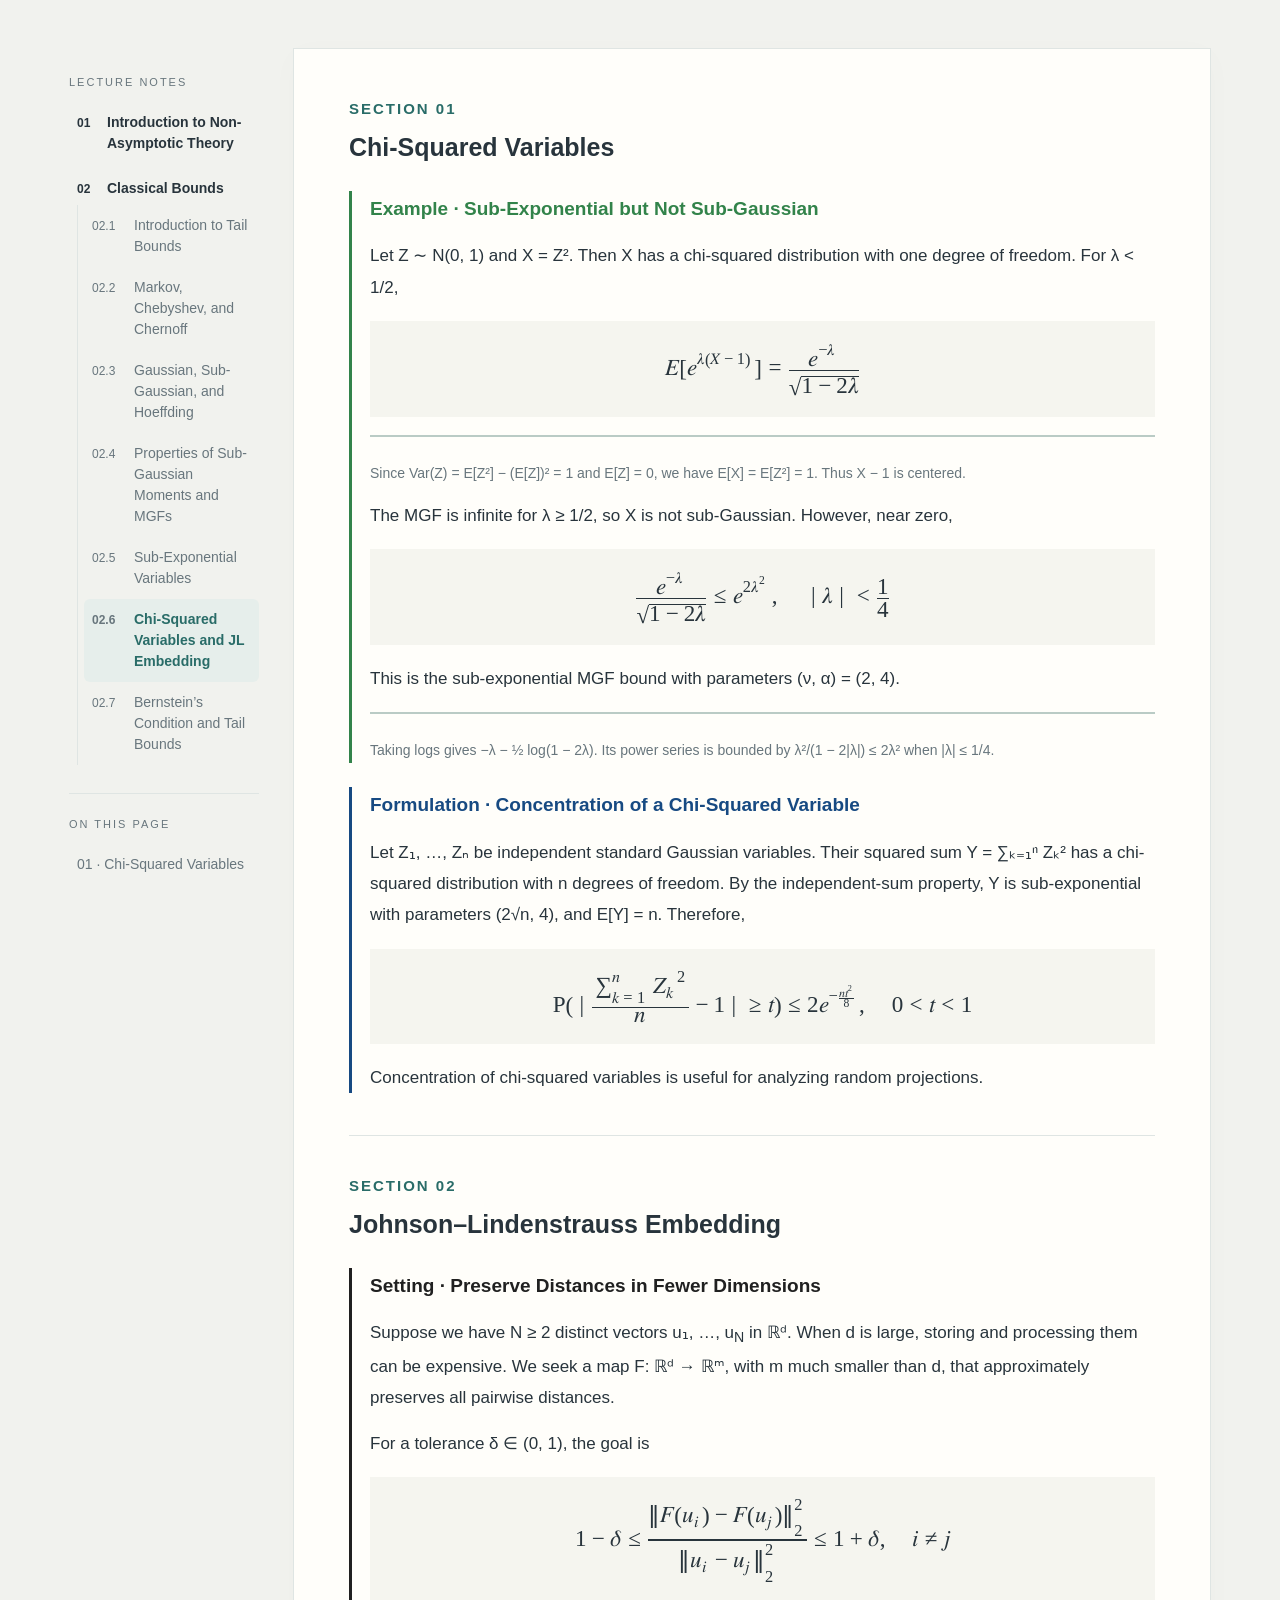
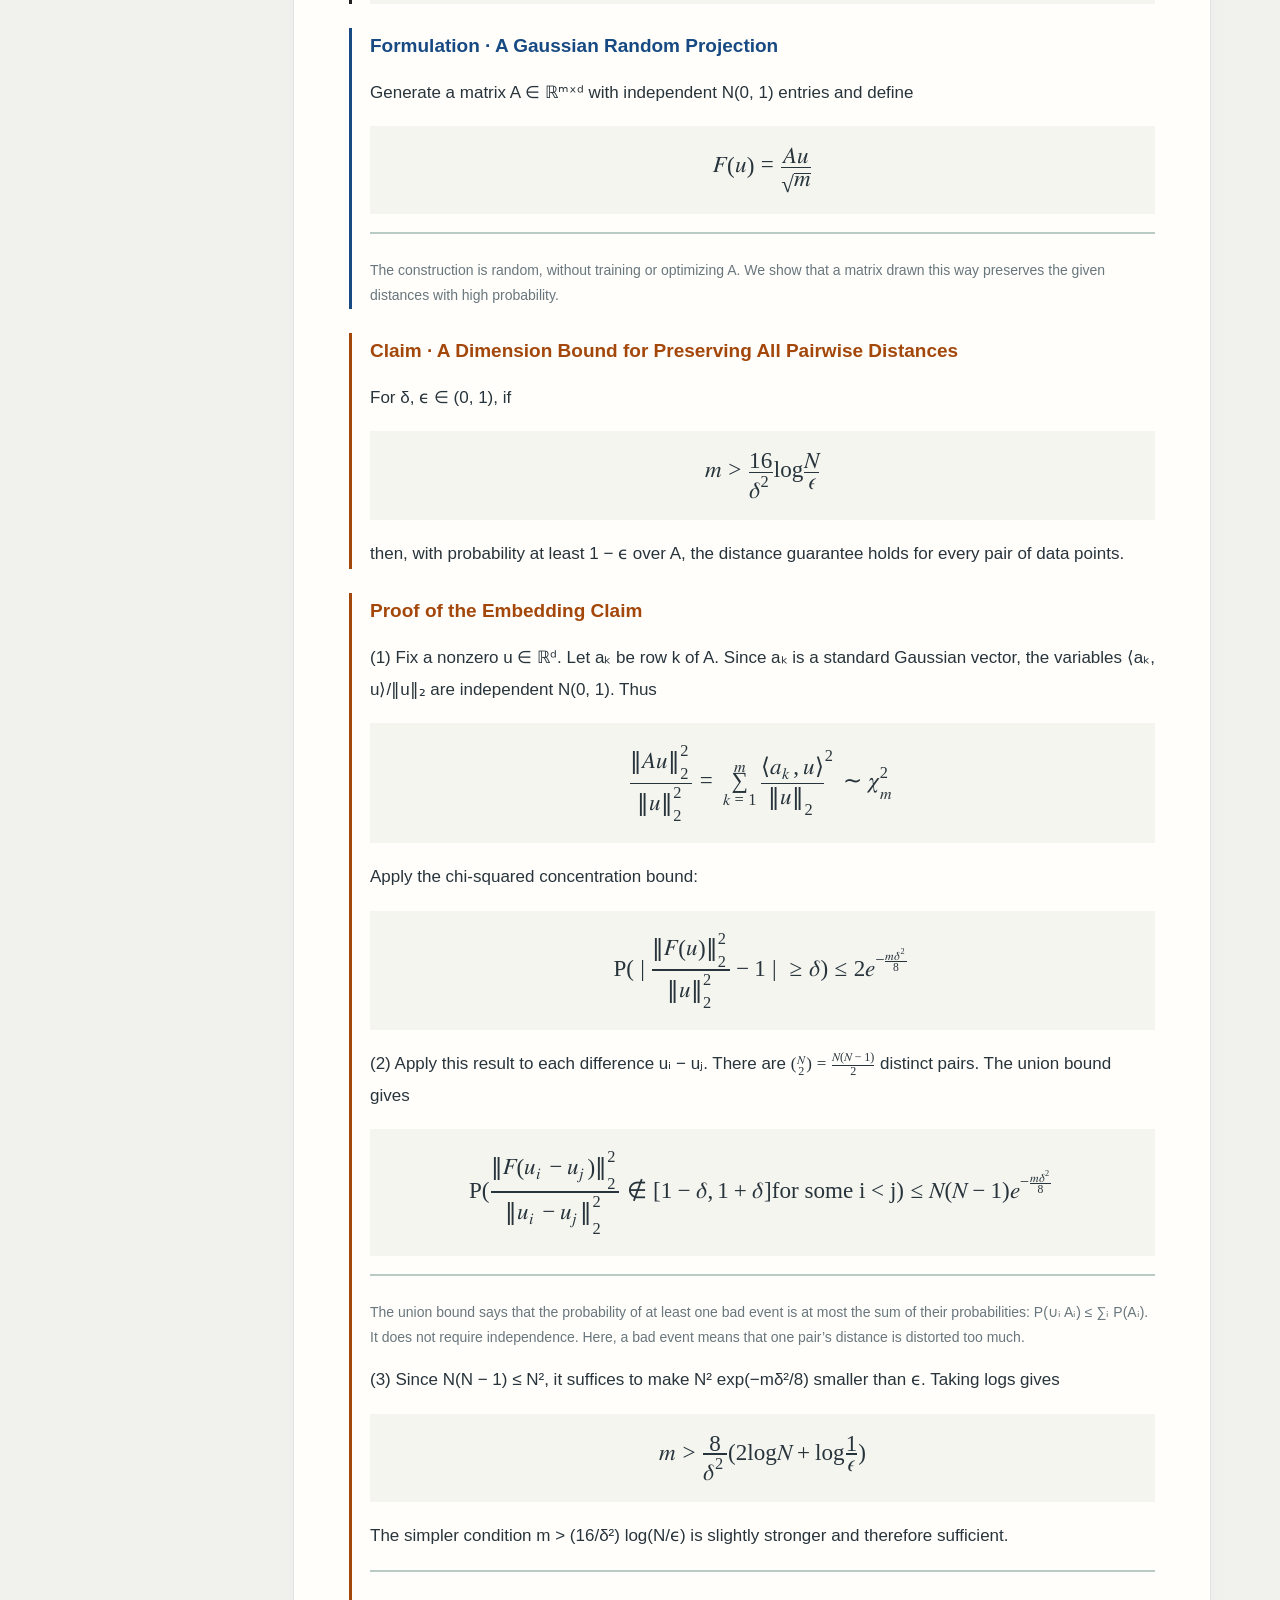
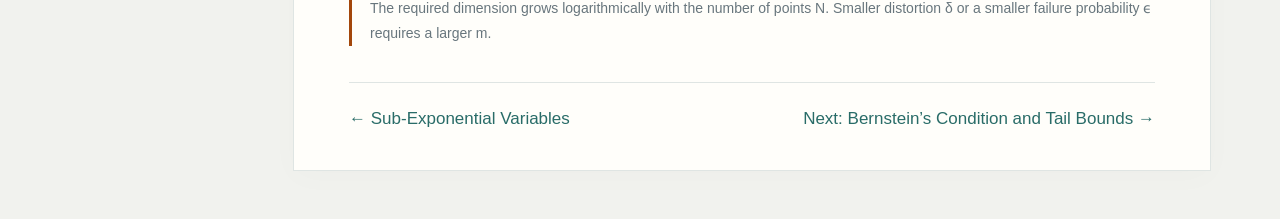
==== chi-square-jl.html @ 6f07932e "push" ====
<!doctype html>
<html lang="en">
<head>
  <meta charset="utf-8">
  <meta name="viewport" content="width=device-width,initial-scale=1">
  <title>Chi-Squared Variables and Johnson–Lindenstrauss Embedding</title>
  <link rel="stylesheet" href="assets/lecture.css?v=20261017-2">
</head>
<body>
  <div class="layout">
    <nav class="toc" aria-label="Lecture navigation">
      <div class="toc-group"><span class="label">LECTURE NOTES</span><a class="lecture-link" href="非渐近理论与集中不等式.html"><span class="lecture-number">01</span><span>Introduction to Non-Asymptotic Theory</span></a><div class="lecture-chapter"><span class="lecture-number">02</span><span>Classical Bounds</span></div><div class="lecture-subchapters"><a class="lecture-link" href="tail-concentration-bounds.html"><span class="lecture-number">02.1</span><span>Introduction to Tail Bounds</span></a><a class="lecture-link" href="markov-chebyshev-chernoff.html"><span class="lecture-number">02.2</span><span>Markov, Chebyshev, and Chernoff</span></a><a class="lecture-link" href="gaussian-sub-gaussian.html"><span class="lecture-number">02.3</span><span>Gaussian, Sub-Gaussian, and Hoeffding</span></a><a class="lecture-link" href="properties-of-moments.html"><span class="lecture-number">02.4</span><span>Properties of Sub-Gaussian Moments and MGFs</span></a><a class="lecture-link" href="sub-exponential-bernstein.html"><span class="lecture-number">02.5</span><span>Sub-Exponential Variables</span></a><a class="lecture-link" href="chi-square-jl.html" aria-current="page"><span class="lecture-number">02.6</span><span>Chi-Squared Variables and JL Embedding</span></a><a class="lecture-link" href="bernstein-bounds.html"><span class="lecture-number">02.7</span><span>Bernstein’s Condition and Tail Bounds</span></a></div></div>
      <div class="toc-group toc-local"><span class="label">ON THIS PAGE</span><a href="#chi-square">01 · Chi-Squared Variables</a><a href="#jl-embedding">02 · Johnson–Lindenstrauss Embedding</a></div>
    </nav>
    <main><section id="chi-square"><h2><span class="number">SECTION 01</span>Chi-Squared Variables</h2><div class="topic topic-example"><h3>Example · Sub-Exponential but Not Sub-Gaussian</h3><p>Let Z ∼ N(0, 1) and X = Z². Then X has a chi-squared distribution with one degree of freedom. For λ &lt; 1/2,</p><div class="formula"><math display="block"><mrow><mi mathvariant="double-struck">E</mi><mo>[</mo><msup><mi>e</mi><mrow><mi>λ</mi><mrow><mo>(</mo><mi>X</mi><mo>−</mo><mn>1</mn><mo>)</mo></mrow></mrow></msup><mo>]</mo><mo>=</mo><mfrac><mrow><msup><mi>e</mi><mrow><mo>−</mo><mi>λ</mi></mrow></msup></mrow><mrow><msqrt><mrow><mn>1</mn><mo>−</mo><mn>2</mn><mi>λ</mi></mrow></msqrt></mrow></mfrac></mrow></math></div><aside class="sidenote footnotes"><p>Since Var(Z) = E[Z²] − (E[Z])² = 1 and E[Z] = 0, we have E[X] = E[Z²] = 1. Thus X − 1 is centered.</p></aside><p>The MGF is infinite for λ ≥ 1/2, so X is not sub-Gaussian. However, near zero,</p><div class="formula"><math display="block"><mrow><mfrac><mrow><msup><mi>e</mi><mrow><mo>−</mo><mi>λ</mi></mrow></msup></mrow><mrow><msqrt><mrow><mn>1</mn><mo>−</mo><mn>2</mn><mi>λ</mi></mrow></msqrt></mrow></mfrac><mo>≤</mo><msup><mi>e</mi><mrow><mn>2</mn><msup><mi>λ</mi><mn>2</mn></msup></mrow></msup><mo>,</mo><mspace width="1em"/><mo>|</mo><mi>λ</mi><mo>|</mo><mo>&lt;</mo><mfrac><mrow><mn>1</mn></mrow><mrow><mn>4</mn></mrow></mfrac></mrow></math></div><p>This is the sub-exponential MGF bound with parameters (ν, α) = (2, 4).</p><aside class="sidenote footnotes"><p>Taking logs gives −λ − ½ log(1 − 2λ). Its power series is bounded by λ²/(1 − 2|λ|) ≤ 2λ² when |λ| ≤ 1/4.</p></aside></div><div class="topic topic-definition"><h3>Formulation · Concentration of a Chi-Squared Variable</h3><p>Let Z₁, …, Zₙ be independent standard Gaussian variables. Their squared sum Y = ∑ₖ₌₁ⁿ Zₖ² has a chi-squared distribution with n degrees of freedom. By the independent-sum property, Y is sub-exponential with parameters (2√n, 4), and E[Y] = n. Therefore,</p><div class="formula"><math display="block"><mrow><mi mathvariant="normal">P</mi><mo>(</mo><mo>|</mo><mfrac><mrow><munderover><mo>∑</mo><mrow><mi>k</mi><mo>=</mo><mn>1</mn></mrow><mi>n</mi></munderover><msup><msub><mi>Z</mi><mi>k</mi></msub><mn>2</mn></msup></mrow><mrow><mi>n</mi></mrow></mfrac><mo>−</mo><mn>1</mn><mo>|</mo><mo>≥</mo><mi>t</mi><mo>)</mo><mo>≤</mo><mn>2</mn><msup><mi>e</mi><mrow><mo>−</mo><mfrac><mrow><mi>n</mi><msup><mi>t</mi><mn>2</mn></msup></mrow><mrow><mn>8</mn></mrow></mfrac></mrow></msup><mo>,</mo><mspace width="1em"/><mn>0</mn><mo>&lt;</mo><mi>t</mi><mo>&lt;</mo><mn>1</mn></mrow></math></div><p>Concentration of chi-squared variables is useful for analyzing random projections.</p></div></section><section id="jl-embedding"><h2><span class="number">SECTION 02</span>Johnson–Lindenstrauss Embedding</h2><div class="topic topic-setting"><h3>Setting · Preserve Distances in Fewer Dimensions</h3><p>Suppose we have N ≥ 2 distinct vectors u₁, …, u<sub>N</sub> in ℝᵈ. When d is large, storing and processing them can be expensive. We seek a map F: ℝᵈ → ℝᵐ, with m much smaller than d, that approximately preserves all pairwise distances.</p><p>For a tolerance δ ∈ (0, 1), the goal is</p><div class="formula"><math display="block"><mrow><mn>1</mn><mo>−</mo><mi>δ</mi><mo>≤</mo><mfrac><mrow><msubsup><mrow><mo>‖</mo><mi>F</mi><mo>(</mo><msub><mi>u</mi><mi>i</mi></msub><mo>)</mo><mo>−</mo><mi>F</mi><mo>(</mo><msub><mi>u</mi><mi>j</mi></msub><mo>)</mo><mo>‖</mo></mrow><mn>2</mn><mn>2</mn></msubsup></mrow><mrow><msubsup><mrow><mo>‖</mo><msub><mi>u</mi><mi>i</mi></msub><mo>−</mo><msub><mi>u</mi><mi>j</mi></msub><mo>‖</mo></mrow><mn>2</mn><mn>2</mn></msubsup></mrow></mfrac><mo>≤</mo><mn>1</mn><mo>+</mo><mi>δ</mi><mo>,</mo><mspace width="1em"/><mi>i</mi><mo>≠</mo><mi>j</mi></mrow></math></div></div><div class="topic topic-definition"><h3>Formulation · A Gaussian Random Projection</h3><p>Generate a matrix A ∈ ℝᵐˣᵈ with independent N(0, 1) entries and define</p><div class="formula"><math display="block"><mrow><mi>F</mi><mo>(</mo><mi>u</mi><mo>)</mo><mo>=</mo><mfrac><mrow><mi>A</mi><mi>u</mi></mrow><mrow><msqrt><mi>m</mi></msqrt></mrow></mfrac></mrow></math></div><aside class="sidenote footnotes"><p>The construction is random, without training or optimizing A. We show that a matrix drawn this way preserves the given distances with high probability.</p></aside></div><div class="topic topic-theorem"><h3>Claim · A Dimension Bound for Preserving All Pairwise Distances</h3><p>For δ, ϵ ∈ (0, 1), if</p><div class="formula"><math display="block"><mrow><mi>m</mi><mo>&gt;</mo><mfrac><mrow><mn>16</mn></mrow><mrow><msup><mi>δ</mi><mn>2</mn></msup></mrow></mfrac><mi>log</mi><mfrac><mrow><mi>N</mi></mrow><mrow><mi>ϵ</mi></mrow></mfrac></mrow></math></div><p>then, with probability at least 1 − ϵ over A, the distance guarantee holds for every pair of data points.</p></div><div class="topic topic-proof"><h3>Proof of the Embedding Claim</h3><p>(1) Fix a nonzero u ∈ ℝᵈ. Let aₖ be row k of A. Since aₖ is a standard Gaussian vector, the variables ⟨aₖ, u⟩/‖u‖₂ are independent N(0, 1). Thus</p><div class="formula"><math display="block"><mrow><mfrac><mrow><msubsup><mrow><mo>‖</mo><mi>A</mi><mi>u</mi><mo>‖</mo></mrow><mn>2</mn><mn>2</mn></msubsup></mrow><mrow><msubsup><mrow><mo>‖</mo><mi>u</mi><mo>‖</mo></mrow><mn>2</mn><mn>2</mn></msubsup></mrow></mfrac><mo>=</mo><munderover><mo>∑</mo><mrow><mi>k</mi><mo>=</mo><mn>1</mn></mrow><mi>m</mi></munderover><msup><mrow><mfrac><mrow><mo>⟨</mo><msub><mi>a</mi><mi>k</mi></msub><mo>,</mo><mi>u</mi><mo>⟩</mo></mrow><mrow><msub><mrow><mo>‖</mo><mi>u</mi><mo>‖</mo></mrow><mn>2</mn></msub></mrow></mfrac></mrow><mn>2</mn></msup><mo>∼</mo><msubsup><mi>χ</mi><mi>m</mi><mn>2</mn></msubsup></mrow></math></div><p>Apply the chi-squared concentration bound:</p><div class="formula"><math display="block"><mrow><mi mathvariant="normal">P</mi><mo>(</mo><mo>|</mo><mfrac><mrow><msubsup><mrow><mo>‖</mo><mi>F</mi><mo>(</mo><mi>u</mi><mo>)</mo><mo>‖</mo></mrow><mn>2</mn><mn>2</mn></msubsup></mrow><mrow><msubsup><mrow><mo>‖</mo><mi>u</mi><mo>‖</mo></mrow><mn>2</mn><mn>2</mn></msubsup></mrow></mfrac><mo>−</mo><mn>1</mn><mo>|</mo><mo>≥</mo><mi>δ</mi><mo>)</mo><mo>≤</mo><mn>2</mn><msup><mi>e</mi><mrow><mo>−</mo><mfrac><mrow><mi>m</mi><msup><mi>δ</mi><mn>2</mn></msup></mrow><mrow><mn>8</mn></mrow></mfrac></mrow></msup></mrow></math></div><p>(2) Apply this result to each difference uᵢ − uⱼ. There are <math><mrow><mo>(</mo><mfrac linethickness="0"><mi>N</mi><mn>2</mn></mfrac><mo>)</mo><mo>=</mo><mfrac><mrow><mi>N</mi><mo>(</mo><mi>N</mi><mo>−</mo><mn>1</mn><mo>)</mo></mrow><mn>2</mn></mfrac></mrow></math> distinct pairs. The union bound gives</p><div class="formula"><math display="block"><mrow><mi mathvariant="normal">P</mi><mo>(</mo><mfrac><mrow><msubsup><mrow><mo>‖</mo><mi>F</mi><mo>(</mo><mrow><msub><mi>u</mi><mi>i</mi></msub><mo>−</mo><msub><mi>u</mi><mi>j</mi></msub></mrow><mo>)</mo><mo>‖</mo></mrow><mn>2</mn><mn>2</mn></msubsup></mrow><mrow><msubsup><mrow><mo>‖</mo><msub><mi>u</mi><mi>i</mi></msub><mo>−</mo><msub><mi>u</mi><mi>j</mi></msub><mo>‖</mo></mrow><mn>2</mn><mn>2</mn></msubsup></mrow></mfrac><mo>∉</mo><mo>[</mo><mn>1</mn><mo>−</mo><mi>δ</mi><mo>,</mo><mn>1</mn><mo>+</mo><mi>δ</mi><mo>]</mo><mtext> for some i &lt; j</mtext><mo>)</mo><mo>≤</mo><mi>N</mi><mo>(</mo><mi>N</mi><mo>−</mo><mn>1</mn><mo>)</mo><msup><mi>e</mi><mrow><mo>−</mo><mfrac><mrow><mi>m</mi><msup><mi>δ</mi><mn>2</mn></msup></mrow><mrow><mn>8</mn></mrow></mfrac></mrow></msup></mrow></math></div><aside class="sidenote footnotes"><p>The union bound says that the probability of at least one bad event is at most the sum of their probabilities: P(∪ᵢ Aᵢ) ≤ ∑ᵢ P(Aᵢ). It does not require independence. Here, a bad event means that one pair’s distance is distorted too much.</p></aside><p>(3) Since N(N − 1) ≤ N², it suffices to make N² exp(−mδ²/8) smaller than ϵ. Taking logs gives</p><div class="formula"><math display="block"><mrow><mi>m</mi><mo>&gt;</mo><mfrac><mrow><mn>8</mn></mrow><mrow><msup><mi>δ</mi><mn>2</mn></msup></mrow></mfrac><mo>(</mo><mn>2</mn><mi>log</mi><mi>N</mi><mo>+</mo><mi>log</mi><mfrac><mrow><mn>1</mn></mrow><mrow><mi>ϵ</mi></mrow></mfrac><mo>)</mo></mrow></math></div><p>The simpler condition m &gt; (16/δ²) log(N/ϵ) is slightly stronger and therefore sufficient.</p><aside class="sidenote footnotes"><p>The required dimension grows logarithmically with the number of points N. Smaller distortion δ or a smaller failure probability ϵ requires a larger m.</p></aside></div></section><nav class="page-navigation" aria-label="Lecture navigation"><a href="sub-exponential-bernstein.html">← Sub-Exponential Variables</a><a href="bernstein-bounds.html">Next: Bernstein’s Condition and Tail Bounds →</a></nav></main>
  </div>
</body>
</html>
---- assets/lecture.css ----
:root{--ink:#28343c;--muted:#68767d;--accent:#296c68;--line:#dfe5e3;--paper:#fffefa;--font-text:Arial,'Helvetica Neue','PingFang SC','Microsoft YaHei',sans-serif;--size-body:17px;--size-note:14px;--weight-normal:400;--weight-bold:600;color-scheme:light}
*{box-sizing:border-box}
html{scroll-behavior:smooth;scroll-padding-top:24px}
body{margin:0;background:#f1f2ee;color:var(--ink);font:var(--weight-normal) var(--size-body)/1.85 var(--font-text)}
.layout{max-width:1190px;margin:48px auto;display:grid;grid-template-columns:190px minmax(0,1fr);gap:34px;padding:0 24px}
.toc{position:sticky;top:40px;align-self:start;font-size:14px;padding-top:24px}
.toc .label{font-size:11px;letter-spacing:2px;color:var(--muted)}
.toc a{display:block;text-decoration:none;color:var(--muted);padding:12px 0;border-bottom:1px solid var(--line)}
.toc a:hover{color:var(--accent)}
main{background:var(--paper);padding:48px 55px 36px;border:1px solid var(--line);box-shadow:0 6px 30px #23342a05}
.meta{font-size:12px;letter-spacing:1.5px;color:var(--accent);margin:0}
h1{font-size:34px;line-height:1.45;font-weight:var(--weight-bold);letter-spacing:-.5px;margin:14px 0}
header{border-bottom:1px solid var(--line);padding-bottom:26px;margin-bottom:36px}
.lead{color:var(--muted);font-size:16px;margin-bottom:0}
h2{font-size:25px;line-height:1.55;margin:0 0 22px;font-weight:var(--weight-bold)}
h2 .number{color:var(--accent);font-size:15px;display:block;letter-spacing:2px;margin-bottom:8px}
h3{font-size:19px;font-weight:var(--weight-bold);margin:26px 0 10px}
section+section{border-top:1px solid var(--line);padding-top:38px;margin-top:42px}
p{margin:14px 0}
strong{font-weight:var(--weight-bold)}
.question{font-size:var(--size-body);font-weight:var(--weight-bold);margin:18px 0}
.callout{border-left:3px solid var(--accent);padding:14px 20px;background:#eff4f0;margin:24px 0}
.callout p{margin:4px 0}
.tag{font-size:12px;color:var(--accent);letter-spacing:1px;font-weight:var(--weight-bold)}
.with-note{display:grid;grid-template-columns:minmax(0,1fr) 145px;gap:24px;align-items:start}
.sidenote{font-size:var(--size-note);line-height:1.8;color:var(--muted);border-top:2px solid #bacbc5;padding-top:10px;margin-top:18px}
.sidenote strong{font-weight:var(--weight-bold);color:inherit}
table{border-collapse:collapse;width:100%;font-size:var(--size-body);margin:20px 0}
th,td{padding:13px 15px;border-bottom:1px solid var(--line);text-align:left;vertical-align:top}
th{font-size:13px;color:var(--muted);background:#f2f4ee}
td:first-child{width:30%}
.formula{overflow-x:auto;text-align:center;padding:22px 12px;margin:18px 0;background:#f5f5ef;font-family:Georgia,serif;font-size:21px}
.formula math{font-size:1.1em}
details{margin:20px 0;border:1px solid var(--line);padding:0 18px;background:#fff}
summary{cursor:pointer;padding:14px 0;font-size:var(--size-body);color:var(--accent);font-weight:var(--weight-bold)}
details[open]{padding-bottom:12px}
details p{font-size:inherit}
blockquote{font-size:var(--size-note);color:var(--muted);padding-left:18px;border-left:2px solid var(--line);margin:22px 0}
footer{font-size:12px;color:var(--muted);border-top:1px solid var(--line);padding-top:20px;margin-top:40px}
figure{margin:24px 0}
figure img{max-width:100%;height:auto}
figcaption{font-size:13px;color:var(--muted);text-align:center}
.figure-pair{display:grid;grid-template-columns:1fr 1fr;gap:20px}
a:focus-visible,summary:focus-visible{outline:2px solid var(--accent);outline-offset:4px}
@media(max-width:950px){.layout{grid-template-columns:1fr;max-width:850px;margin-top:20px;gap:18px}
.toc{position:static;padding:0;display:flex;gap:20px;flex-wrap:wrap}
.toc a{padding:5px 0}
.toc .label{align-self:center}
main{padding:36px}
}
@media(max-width:600px){:root{--size-body:16px;--size-note:14px}
.layout{padding:0 12px;margin:12px auto}
main{padding:26px 22px}
h1{font-size:27px}
h2{font-size:22px}
.with-note{grid-template-columns:1fr;gap:0}
.sidenote{margin:6px 0 14px;padding:10px 12px;background:#f3f5f0;border-top:0;border-left:2px solid #bacbc5}
.figure-pair{grid-template-columns:1fr}
.formula{font-size:18px}
td,th{padding:10px}
.toc{font-size:12px}
}
@media print{body{background:white;font-size:11pt}
.layout{display:block;margin:0;padding:0;max-width:none}
.toc{display:none}
main{padding:0;border:0;box-shadow:none}
h2,h3,summary{break-after:avoid}
.callout,.formula,figure{break-inside:avoid}
section+section{margin-top:25px;padding-top:25px}
details{border:0}
details:not([open])>*:not(summary){display:block}
summary{list-style:none}
.with-note{grid-template-columns:1fr 130px}
}

/* Reusable semantic colors: keep paragraph text in the shared text color. */
:root {
  --color-setting: #202020;
  --color-definition: #174a82;
  --color-proof: #a3470b;
  --color-example: #32834a;
}
.topic-setting { --topic-color: var(--color-setting); }
.topic-definition { --topic-color: var(--color-definition); }
.topic-proof { --topic-color: var(--color-proof); }
.topic-example { --topic-color: var(--color-example); }
.topic { border-left: 3px solid var(--topic-color); padding-left: 18px; margin: 24px 0; }
.topic h3 { color: var(--topic-color); margin-top: 0; }
.topic-label { color: var(--topic-color); }
.sidenote.topic-example { border-color: var(--color-example); }

.topic-theorem { --topic-color: var(--color-proof); }
.topic-theorem h3 { color: var(--color-proof); }
.topic-proof .topic-example { margin: 22px 0; }
.page-navigation { margin-top: 36px; padding-top: 20px; border-top: 1px solid var(--line); }
.page-navigation a { color: var(--accent); text-decoration: none; }
.page-navigation a:hover { text-decoration: underline; }
.footnotes .formula { background: transparent; font-size: 18px; padding: 12px 0; }
math { font-family: 'STIX Two Math', 'Cambria Math', math; }

/* Separate supplementary material while retaining semantic topic colors. */
section.supplementary { border-top: 3px double var(--line); margin-top: 60px; padding-top: 40px; }
.toc .supplementary-link { margin-top: 24px; border-top: 2px solid var(--line); }
.page-navigation { display: flex; flex-wrap: wrap; justify-content: space-between; gap: 14px 24px; }

/* Shared sidebar: navigate between lectures and within the current page. */
.toc { max-height: calc(100vh - 64px); overflow-y: auto; }
.toc-group + .toc-group { margin-top: 28px; padding-top: 20px; border-top: 1px solid var(--line); }
.toc .label { display: block; margin-bottom: 10px; }
.toc .lecture-link { display: flex; align-items: baseline; gap: 10px; border: 0; border-radius: 6px; padding: 10px 8px; line-height: 1.5; }
.lecture-number { flex: 0 0 20px; font-size: 12px; color: var(--muted); }
.toc .lecture-link[aria-current="page"] { background: #e6eeeb; color: var(--accent); font-weight: var(--weight-bold); }
.toc .lecture-link:hover { background: #edf2ef; }
.toc-local a { padding: 9px 8px; line-height: 1.55; }
.toc .toc-subsection { padding-left: 20px; font-size: 13px; border-bottom: 0; }
.toc .supplementary-link { margin-top: 12px; }
@media(max-width:950px) {
  .toc { display: grid; grid-template-columns: 1fr 1fr; gap: 24px; max-height: none; overflow: visible; }
  .toc-group + .toc-group { margin: 0; padding: 0; border: 0; }
}
@media(max-width:600px) {
  .toc { grid-template-columns: 1fr; gap: 16px; }
  .toc-local { display: flex; flex-wrap: wrap; gap: 6px 16px; }
  .toc-local .label { width: 100%; margin: 0; }
  .toc-local a { border: 0; padding: 4px 0; }
  .toc .toc-subsection { padding-left: 0; }
  .toc .supplementary-link { margin-top: 0; border: 0; }
}

/* Chapter hierarchy shared by all lecture sidebars. */
.toc .lecture-chapter { display: flex; align-items: baseline; gap: 10px; padding: 14px 8px 6px; font-weight: var(--weight-bold); color: var(--ink); line-height: 1.5; }
.toc .lecture-subchapters { margin-left: 8px; padding-left: 6px; border-left: 1px solid var(--line); }
.toc .lecture-subchapters .lecture-number { flex-basis: 32px; }

.toc > .toc-group > .lecture-link { font-weight: var(--weight-bold); color: var(--ink); }
.toc > .toc-group > .lecture-link .lecture-number,
.toc .lecture-chapter .lecture-number { color: inherit; }
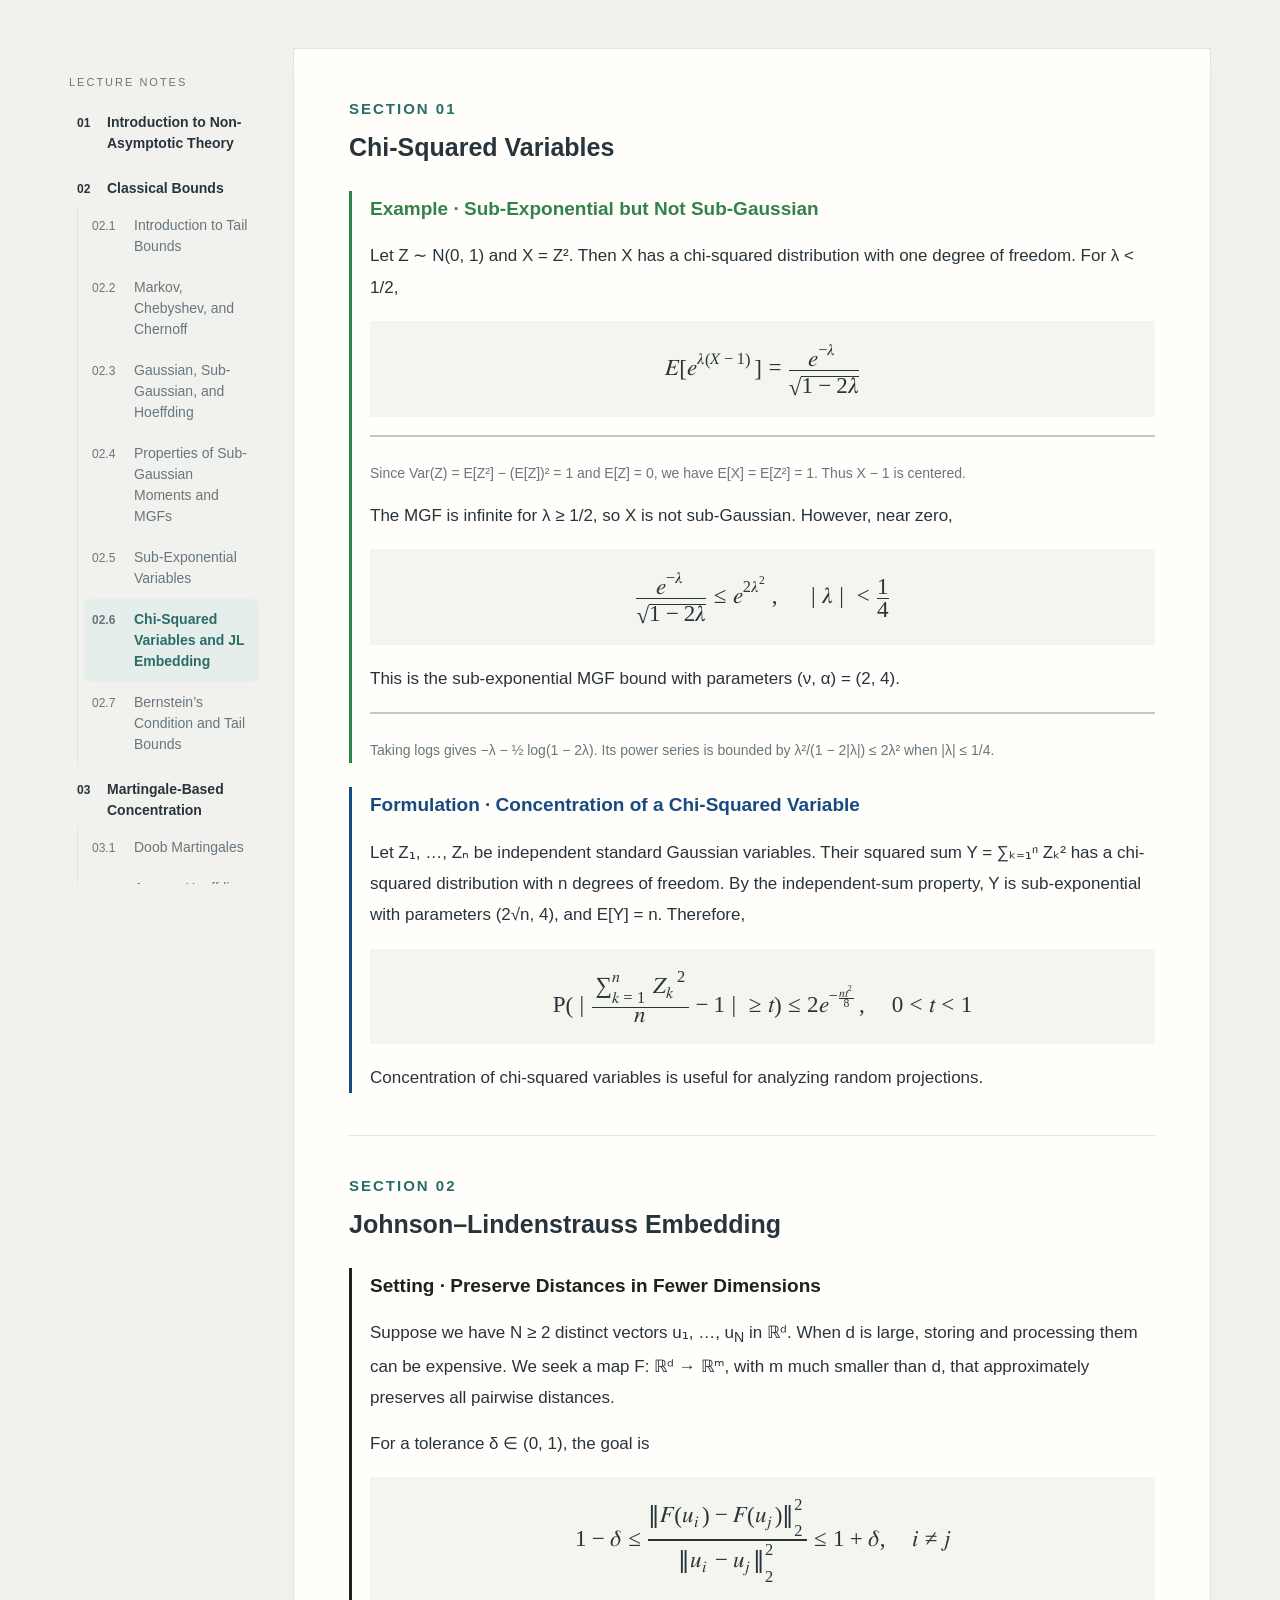
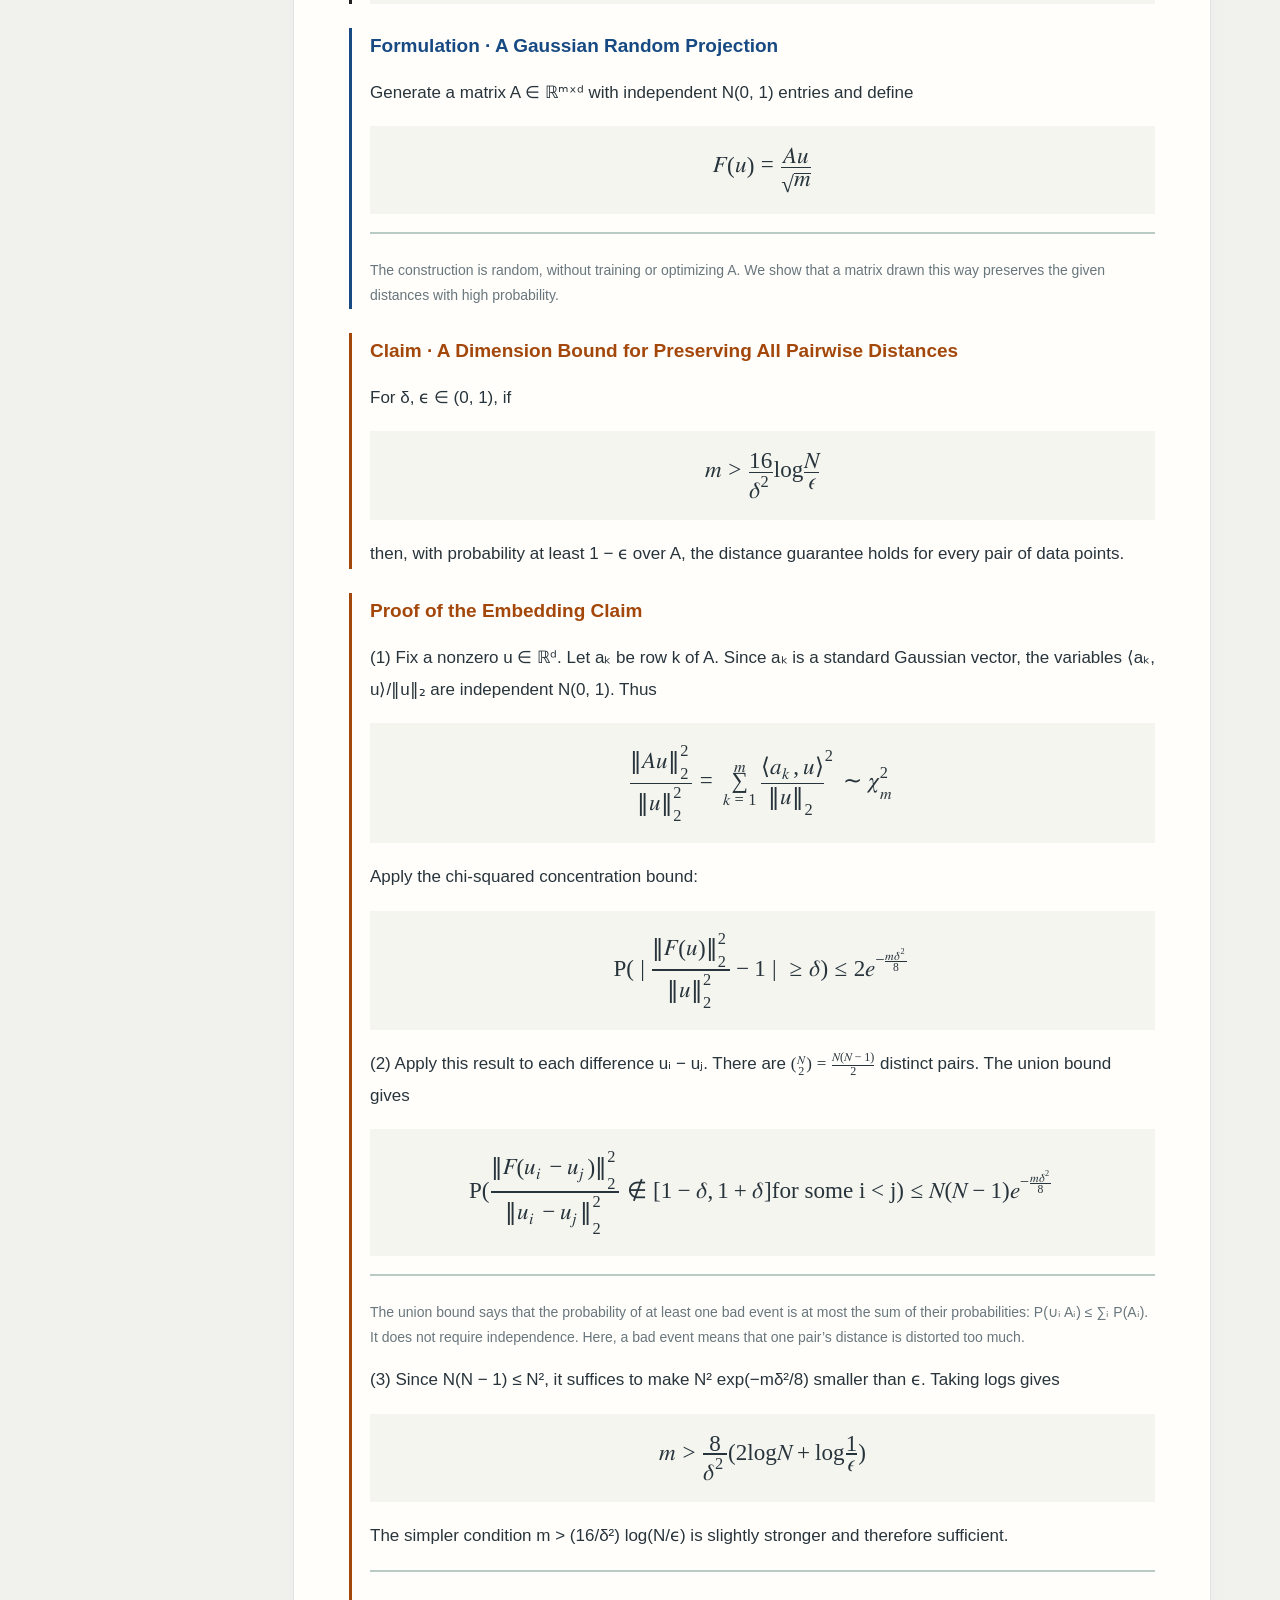
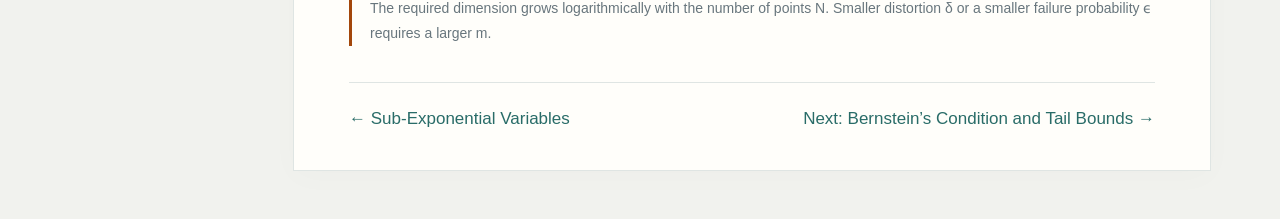
==== commit cc0fdcdc: "a" ====
--- a/chi-square-jl.html
+++ b/chi-square-jl.html
@@ -9,7 +9,7 @@
 <body>
   <div class="layout">
     <nav class="toc" aria-label="Lecture navigation">
-      <div class="toc-group"><span class="label">LECTURE NOTES</span><a class="lecture-link" href="非渐近理论与集中不等式.html"><span class="lecture-number">01</span><span>Introduction to Non-Asymptotic Theory</span></a><div class="lecture-chapter"><span class="lecture-number">02</span><span>Classical Bounds</span></div><div class="lecture-subchapters"><a class="lecture-link" href="tail-concentration-bounds.html"><span class="lecture-number">02.1</span><span>Introduction to Tail Bounds</span></a><a class="lecture-link" href="markov-chebyshev-chernoff.html"><span class="lecture-number">02.2</span><span>Markov, Chebyshev, and Chernoff</span></a><a class="lecture-link" href="gaussian-sub-gaussian.html"><span class="lecture-number">02.3</span><span>Gaussian, Sub-Gaussian, and Hoeffding</span></a><a class="lecture-link" href="properties-of-moments.html"><span class="lecture-number">02.4</span><span>Properties of Sub-Gaussian Moments and MGFs</span></a><a class="lecture-link" href="sub-exponential-bernstein.html"><span class="lecture-number">02.5</span><span>Sub-Exponential Variables</span></a><a class="lecture-link" href="chi-square-jl.html" aria-current="page"><span class="lecture-number">02.6</span><span>Chi-Squared Variables and JL Embedding</span></a><a class="lecture-link" href="bernstein-bounds.html"><span class="lecture-number">02.7</span><span>Bernstein’s Condition and Tail Bounds</span></a></div></div>
+      <div class="toc-group"><span class="label">LECTURE NOTES</span><a class="lecture-link" href="非渐近理论与集中不等式.html"><span class="lecture-number">01</span><span>Introduction to Non-Asymptotic Theory</span></a><div class="lecture-chapter"><span class="lecture-number">02</span><span>Classical Bounds</span></div><div class="lecture-subchapters"><a class="lecture-link" href="tail-concentration-bounds.html"><span class="lecture-number">02.1</span><span>Introduction to Tail Bounds</span></a><a class="lecture-link" href="markov-chebyshev-chernoff.html"><span class="lecture-number">02.2</span><span>Markov, Chebyshev, and Chernoff</span></a><a class="lecture-link" href="gaussian-sub-gaussian.html"><span class="lecture-number">02.3</span><span>Gaussian, Sub-Gaussian, and Hoeffding</span></a><a class="lecture-link" href="properties-of-moments.html"><span class="lecture-number">02.4</span><span>Properties of Sub-Gaussian Moments and MGFs</span></a><a class="lecture-link" href="sub-exponential-bernstein.html"><span class="lecture-number">02.5</span><span>Sub-Exponential Variables</span></a><a class="lecture-link" href="chi-square-jl.html" aria-current="page"><span class="lecture-number">02.6</span><span>Chi-Squared Variables and JL Embedding</span></a><a class="lecture-link" href="bernstein-bounds.html"><span class="lecture-number">02.7</span><span>Bernstein’s Condition and Tail Bounds</span></a></div><div class="lecture-chapter"><span class="lecture-number">03</span><span>Martingale-Based Concentration</span></div><div class="lecture-subchapters"><a class="lecture-link" href="martingale-based-methods.html"><span class="lecture-number">03.1</span><span>Doob Martingales</span></a><a class="lecture-link" href="martingale-bounds.html"><span class="lecture-number">03.2</span><span>Azuma–Hoeffding and McDiarmid</span></a></div></div>
       <div class="toc-group toc-local"><span class="label">ON THIS PAGE</span><a href="#chi-square">01 · Chi-Squared Variables</a><a href="#jl-embedding">02 · Johnson–Lindenstrauss Embedding</a></div>
     </nav>
     <main><section id="chi-square"><h2><span class="number">SECTION 01</span>Chi-Squared Variables</h2><div class="topic topic-example"><h3>Example · Sub-Exponential but Not Sub-Gaussian</h3><p>Let Z ∼ N(0, 1) and X = Z². Then X has a chi-squared distribution with one degree of freedom. For λ &lt; 1/2,</p><div class="formula"><math display="block"><mrow><mi mathvariant="double-struck">E</mi><mo>[</mo><msup><mi>e</mi><mrow><mi>λ</mi><mrow><mo>(</mo><mi>X</mi><mo>−</mo><mn>1</mn><mo>)</mo></mrow></mrow></msup><mo>]</mo><mo>=</mo><mfrac><mrow><msup><mi>e</mi><mrow><mo>−</mo><mi>λ</mi></mrow></msup></mrow><mrow><msqrt><mrow><mn>1</mn><mo>−</mo><mn>2</mn><mi>λ</mi></mrow></msqrt></mrow></mfrac></mrow></math></div><aside class="sidenote footnotes"><p>Since Var(Z) = E[Z²] − (E[Z])² = 1 and E[Z] = 0, we have E[X] = E[Z²] = 1. Thus X − 1 is centered.</p></aside><p>The MGF is infinite for λ ≥ 1/2, so X is not sub-Gaussian. However, near zero,</p><div class="formula"><math display="block"><mrow><mfrac><mrow><msup><mi>e</mi><mrow><mo>−</mo><mi>λ</mi></mrow></msup></mrow><mrow><msqrt><mrow><mn>1</mn><mo>−</mo><mn>2</mn><mi>λ</mi></mrow></msqrt></mrow></mfrac><mo>≤</mo><msup><mi>e</mi><mrow><mn>2</mn><msup><mi>λ</mi><mn>2</mn></msup></mrow></msup><mo>,</mo><mspace width="1em"/><mo>|</mo><mi>λ</mi><mo>|</mo><mo>&lt;</mo><mfrac><mrow><mn>1</mn></mrow><mrow><mn>4</mn></mrow></mfrac></mrow></math></div><p>This is the sub-exponential MGF bound with parameters (ν, α) = (2, 4).</p><aside class="sidenote footnotes"><p>Taking logs gives −λ − ½ log(1 − 2λ). Its power series is bounded by λ²/(1 − 2|λ|) ≤ 2λ² when |λ| ≤ 1/4.</p></aside></div><div class="topic topic-definition"><h3>Formulation · Concentration of a Chi-Squared Variable</h3><p>Let Z₁, …, Zₙ be independent standard Gaussian variables. Their squared sum Y = ∑ₖ₌₁ⁿ Zₖ² has a chi-squared distribution with n degrees of freedom. By the independent-sum property, Y is sub-exponential with parameters (2√n, 4), and E[Y] = n. Therefore,</p><div class="formula"><math display="block"><mrow><mi mathvariant="normal">P</mi><mo>(</mo><mo>|</mo><mfrac><mrow><munderover><mo>∑</mo><mrow><mi>k</mi><mo>=</mo><mn>1</mn></mrow><mi>n</mi></munderover><msup><msub><mi>Z</mi><mi>k</mi></msub><mn>2</mn></msup></mrow><mrow><mi>n</mi></mrow></mfrac><mo>−</mo><mn>1</mn><mo>|</mo><mo>≥</mo><mi>t</mi><mo>)</mo><mo>≤</mo><mn>2</mn><msup><mi>e</mi><mrow><mo>−</mo><mfrac><mrow><mi>n</mi><msup><mi>t</mi><mn>2</mn></msup></mrow><mrow><mn>8</mn></mrow></mfrac></mrow></msup><mo>,</mo><mspace width="1em"/><mn>0</mn><mo>&lt;</mo><mi>t</mi><mo>&lt;</mo><mn>1</mn></mrow></math></div><p>Concentration of chi-squared variables is useful for analyzing random projections.</p></div></section><section id="jl-embedding"><h2><span class="number">SECTION 02</span>Johnson–Lindenstrauss Embedding</h2><div class="topic topic-setting"><h3>Setting · Preserve Distances in Fewer Dimensions</h3><p>Suppose we have N ≥ 2 distinct vectors u₁, …, u<sub>N</sub> in ℝᵈ. When d is large, storing and processing them can be expensive. We seek a map F: ℝᵈ → ℝᵐ, with m much smaller than d, that approximately preserves all pairwise distances.</p><p>For a tolerance δ ∈ (0, 1), the goal is</p><div class="formula"><math display="block"><mrow><mn>1</mn><mo>−</mo><mi>δ</mi><mo>≤</mo><mfrac><mrow><msubsup><mrow><mo>‖</mo><mi>F</mi><mo>(</mo><msub><mi>u</mi><mi>i</mi></msub><mo>)</mo><mo>−</mo><mi>F</mi><mo>(</mo><msub><mi>u</mi><mi>j</mi></msub><mo>)</mo><mo>‖</mo></mrow><mn>2</mn><mn>2</mn></msubsup></mrow><mrow><msubsup><mrow><mo>‖</mo><msub><mi>u</mi><mi>i</mi></msub><mo>−</mo><msub><mi>u</mi><mi>j</mi></msub><mo>‖</mo></mrow><mn>2</mn><mn>2</mn></msubsup></mrow></mfrac><mo>≤</mo><mn>1</mn><mo>+</mo><mi>δ</mi><mo>,</mo><mspace width="1em"/><mi>i</mi><mo>≠</mo><mi>j</mi></mrow></math></div></div><div class="topic topic-definition"><h3>Formulation · A Gaussian Random Projection</h3><p>Generate a matrix A ∈ ℝᵐˣᵈ with independent N(0, 1) entries and define</p><div class="formula"><math display="block"><mrow><mi>F</mi><mo>(</mo><mi>u</mi><mo>)</mo><mo>=</mo><mfrac><mrow><mi>A</mi><mi>u</mi></mrow><mrow><msqrt><mi>m</mi></msqrt></mrow></mfrac></mrow></math></div><aside class="sidenote footnotes"><p>The construction is random, without training or optimizing A. We show that a matrix drawn this way preserves the given distances with high probability.</p></aside></div><div class="topic topic-theorem"><h3>Claim · A Dimension Bound for Preserving All Pairwise Distances</h3><p>For δ, ϵ ∈ (0, 1), if</p><div class="formula"><math display="block"><mrow><mi>m</mi><mo>&gt;</mo><mfrac><mrow><mn>16</mn></mrow><mrow><msup><mi>δ</mi><mn>2</mn></msup></mrow></mfrac><mi>log</mi><mfrac><mrow><mi>N</mi></mrow><mrow><mi>ϵ</mi></mrow></mfrac></mrow></math></div><p>then, with probability at least 1 − ϵ over A, the distance guarantee holds for every pair of data points.</p></div><div class="topic topic-proof"><h3>Proof of the Embedding Claim</h3><p>(1) Fix a nonzero u ∈ ℝᵈ. Let aₖ be row k of A. Since aₖ is a standard Gaussian vector, the variables ⟨aₖ, u⟩/‖u‖₂ are independent N(0, 1). Thus</p><div class="formula"><math display="block"><mrow><mfrac><mrow><msubsup><mrow><mo>‖</mo><mi>A</mi><mi>u</mi><mo>‖</mo></mrow><mn>2</mn><mn>2</mn></msubsup></mrow><mrow><msubsup><mrow><mo>‖</mo><mi>u</mi><mo>‖</mo></mrow><mn>2</mn><mn>2</mn></msubsup></mrow></mfrac><mo>=</mo><munderover><mo>∑</mo><mrow><mi>k</mi><mo>=</mo><mn>1</mn></mrow><mi>m</mi></munderover><msup><mrow><mfrac><mrow><mo>⟨</mo><msub><mi>a</mi><mi>k</mi></msub><mo>,</mo><mi>u</mi><mo>⟩</mo></mrow><mrow><msub><mrow><mo>‖</mo><mi>u</mi><mo>‖</mo></mrow><mn>2</mn></msub></mrow></mfrac></mrow><mn>2</mn></msup><mo>∼</mo><msubsup><mi>χ</mi><mi>m</mi><mn>2</mn></msubsup></mrow></math></div><p>Apply the chi-squared concentration bound:</p><div class="formula"><math display="block"><mrow><mi mathvariant="normal">P</mi><mo>(</mo><mo>|</mo><mfrac><mrow><msubsup><mrow><mo>‖</mo><mi>F</mi><mo>(</mo><mi>u</mi><mo>)</mo><mo>‖</mo></mrow><mn>2</mn><mn>2</mn></msubsup></mrow><mrow><msubsup><mrow><mo>‖</mo><mi>u</mi><mo>‖</mo></mrow><mn>2</mn><mn>2</mn></msubsup></mrow></mfrac><mo>−</mo><mn>1</mn><mo>|</mo><mo>≥</mo><mi>δ</mi><mo>)</mo><mo>≤</mo><mn>2</mn><msup><mi>e</mi><mrow><mo>−</mo><mfrac><mrow><mi>m</mi><msup><mi>δ</mi><mn>2</mn></msup></mrow><mrow><mn>8</mn></mrow></mfrac></mrow></msup></mrow></math></div><p>(2) Apply this result to each difference uᵢ − uⱼ. There are <math><mrow><mo>(</mo><mfrac linethickness="0"><mi>N</mi><mn>2</mn></mfrac><mo>)</mo><mo>=</mo><mfrac><mrow><mi>N</mi><mo>(</mo><mi>N</mi><mo>−</mo><mn>1</mn><mo>)</mo></mrow><mn>2</mn></mfrac></mrow></math> distinct pairs. The union bound gives</p><div class="formula"><math display="block"><mrow><mi mathvariant="normal">P</mi><mo>(</mo><mfrac><mrow><msubsup><mrow><mo>‖</mo><mi>F</mi><mo>(</mo><mrow><msub><mi>u</mi><mi>i</mi></msub><mo>−</mo><msub><mi>u</mi><mi>j</mi></msub></mrow><mo>)</mo><mo>‖</mo></mrow><mn>2</mn><mn>2</mn></msubsup></mrow><mrow><msubsup><mrow><mo>‖</mo><msub><mi>u</mi><mi>i</mi></msub><mo>−</mo><msub><mi>u</mi><mi>j</mi></msub><mo>‖</mo></mrow><mn>2</mn><mn>2</mn></msubsup></mrow></mfrac><mo>∉</mo><mo>[</mo><mn>1</mn><mo>−</mo><mi>δ</mi><mo>,</mo><mn>1</mn><mo>+</mo><mi>δ</mi><mo>]</mo><mtext> for some i &lt; j</mtext><mo>)</mo><mo>≤</mo><mi>N</mi><mo>(</mo><mi>N</mi><mo>−</mo><mn>1</mn><mo>)</mo><msup><mi>e</mi><mrow><mo>−</mo><mfrac><mrow><mi>m</mi><msup><mi>δ</mi><mn>2</mn></msup></mrow><mrow><mn>8</mn></mrow></mfrac></mrow></msup></mrow></math></div><aside class="sidenote footnotes"><p>The union bound says that the probability of at least one bad event is at most the sum of their probabilities: P(∪ᵢ Aᵢ) ≤ ∑ᵢ P(Aᵢ). It does not require independence. Here, a bad event means that one pair’s distance is distorted too much.</p></aside><p>(3) Since N(N − 1) ≤ N², it suffices to make N² exp(−mδ²/8) smaller than ϵ. Taking logs gives</p><div class="formula"><math display="block"><mrow><mi>m</mi><mo>&gt;</mo><mfrac><mrow><mn>8</mn></mrow><mrow><msup><mi>δ</mi><mn>2</mn></msup></mrow></mfrac><mo>(</mo><mn>2</mn><mi>log</mi><mi>N</mi><mo>+</mo><mi>log</mi><mfrac><mrow><mn>1</mn></mrow><mrow><mi>ϵ</mi></mrow></mfrac><mo>)</mo></mrow></math></div><p>The simpler condition m &gt; (16/δ²) log(N/ϵ) is slightly stronger and therefore sufficient.</p><aside class="sidenote footnotes"><p>The required dimension grows logarithmically with the number of points N. Smaller distortion δ or a smaller failure probability ϵ requires a larger m.</p></aside></div></section><nav class="page-navigation" aria-label="Lecture navigation"><a href="sub-exponential-bernstein.html">← Sub-Exponential Variables</a><a href="bernstein-bounds.html">Next: Bernstein’s Condition and Tail Bounds →</a></nav></main>
